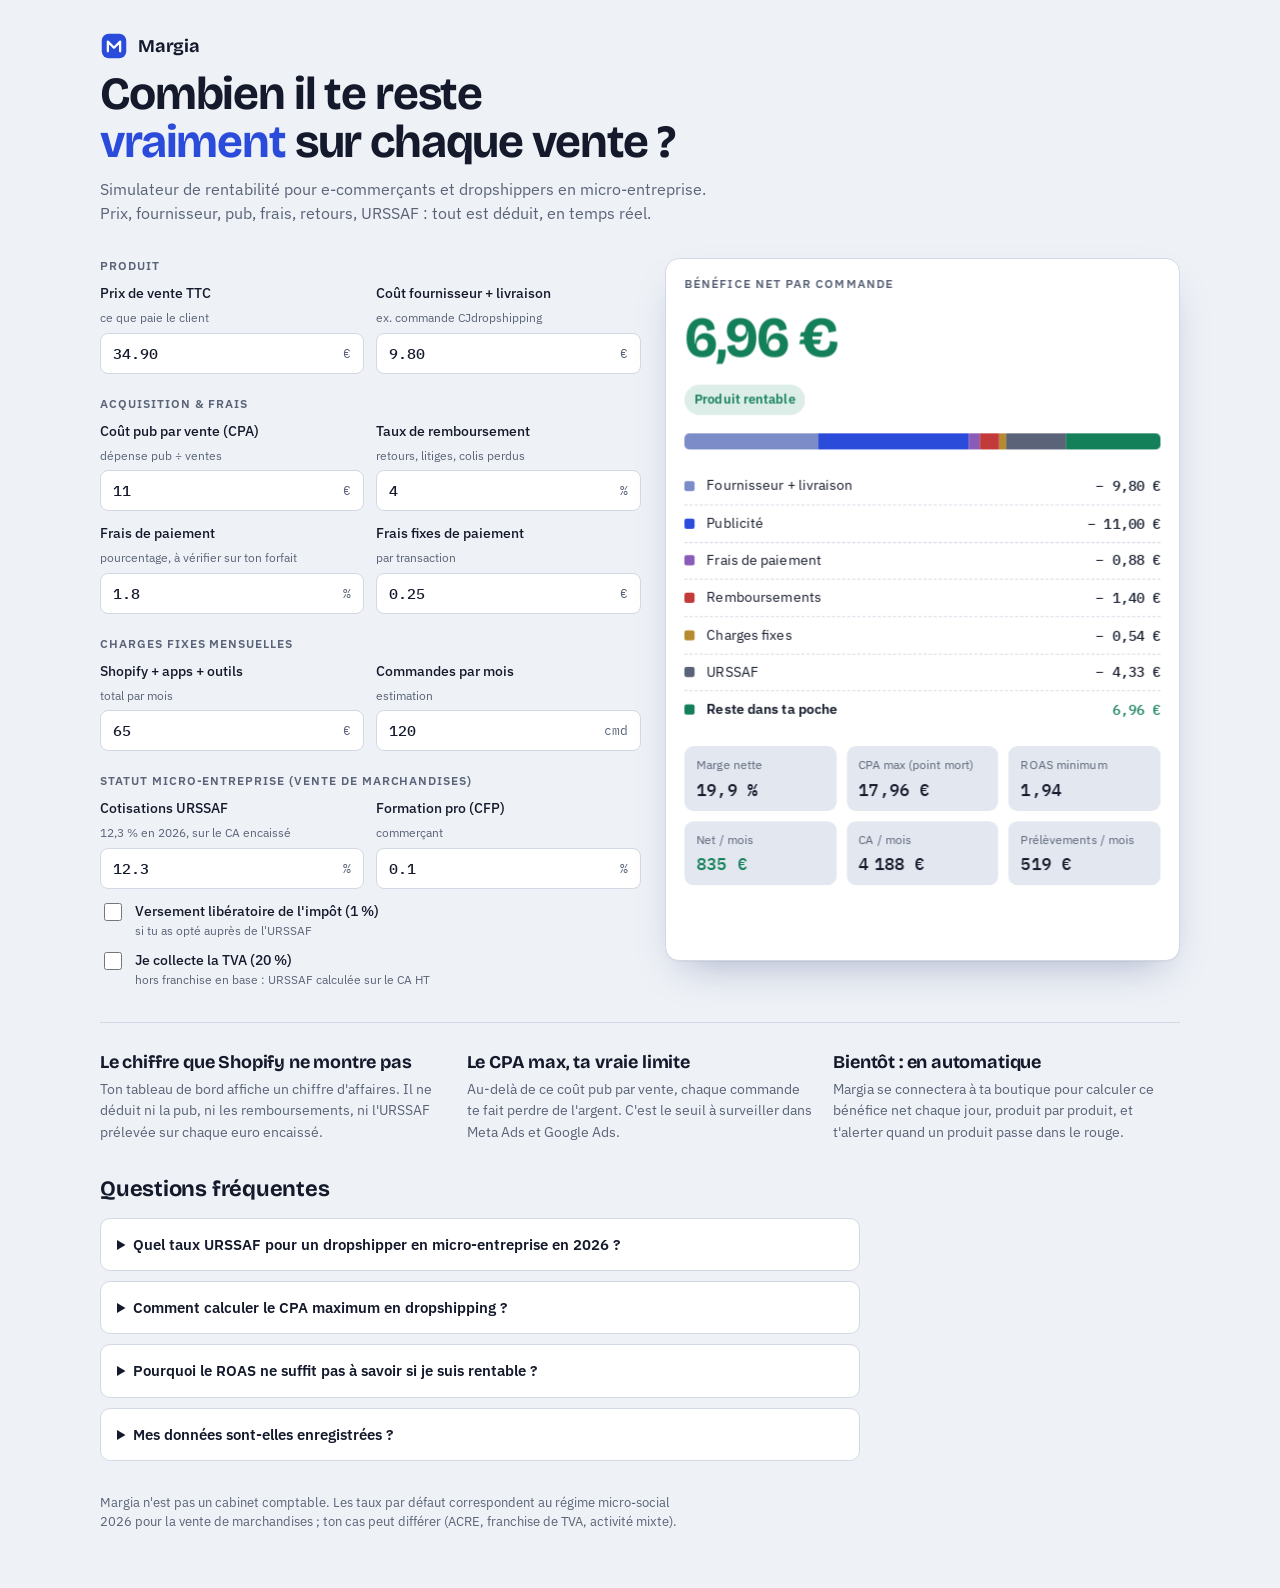
==== index.html @ d26786ce "Margia v1 : simulateur de rentabilité micro-entreprise Co-Authored-By: Claude Opus 5.5 <noreply@anth" ====
<!doctype html>
<html lang="fr">
<head>
<meta charset="utf-8">
<meta name="viewport" content="width=device-width, initial-scale=1, viewport-fit=cover">
<title>Calcul de rentabilité dropshipping en micro-entreprise | Margia</title>
<meta name="description" content="Simulateur gratuit : calcule ton bénéfice net réel par vente après pub, frais Shopify, retours, URSSAF 2026 et TVA. Pour e-commerçants et dropshippers en micro-entreprise.">
<link rel="canonical" href="https://margia.vercel.app/">
<link rel="icon" href="/favicon.svg" type="image/svg+xml">
<meta property="og:type" content="website">
<meta property="og:title" content="Combien il te reste vraiment sur chaque vente ?">
<meta property="og:description" content="Simulateur gratuit de bénéfice net pour e-commerçants en micro-entreprise : pub, frais, retours, URSSAF et TVA déduits.">
<meta property="og:url" content="https://margia.vercel.app/">
<meta property="og:locale" content="fr_FR">
<meta name="theme-color" content="#2b4cdb">
<link rel="preconnect" href="https://fonts.googleapis.com">
<link rel="preconnect" href="https://fonts.gstatic.com" crossorigin>
<link rel="stylesheet" href="https://fonts.googleapis.com/css2?family=Bricolage+Grotesque:opsz,wght@12..96,500;12..96,700&family=IBM+Plex+Sans:wght@400;500;600&family=IBM+Plex+Mono:wght@400;500&display=swap">
<script type="application/ld+json">{"@context":"https://schema.org","@type":"WebApplication","name":"Margia","url":"https://margia.vercel.app/","applicationCategory":"BusinessApplication","operatingSystem":"Web","inLanguage":"fr-FR","offers":{"@type":"Offer","price":"0","priceCurrency":"EUR"},"description":"Simulateur de bénéfice net par vente pour e-commerçants en micro-entreprise."}</script>
<script type="application/ld+json">{"@context":"https://schema.org","@type":"FAQPage","mainEntity":[
{"@type":"Question","name":"Quel taux URSSAF pour un dropshipper en micro-entreprise en 2026 ?","acceptedAnswer":{"@type":"Answer","text":"Le dropshipping relève de la vente de marchandises : 12,3 % de cotisations sociales sur le chiffre d'affaires encaissé, plus 0,1 % de contribution à la formation professionnelle, et 1 % si tu as opté pour le versement libératoire de l'impôt."}},
{"@type":"Question","name":"Comment calculer le CPA maximum en dropshipping ?","acceptedAnswer":{"@type":"Answer","text":"Le CPA maximum est le coût publicitaire par vente au-delà duquel tu perds de l'argent. Il se calcule en retirant du prix de vente tous les autres coûts : fournisseur, frais de paiement, remboursements, charges fixes, URSSAF et TVA éventuelle."}},
{"@type":"Question","name":"Pourquoi le ROAS ne suffit pas à savoir si je suis rentable ?","acceptedAnswer":{"@type":"Answer","text":"Le ROAS compare ton chiffre d'affaires à ta dépense pub, mais ignore le coût produit, les frais et les prélèvements sociaux. Un ROAS de 2 peut être rentable sur un produit et déficitaire sur un autre."}}]}</script>
<style>
/* Layout: outil en deux colonnes (saisie | ticket de résultat en relief), empilé sur mobile */
:root{
  --bg:#eef1f6; --surface:#ffffff; --sunk:#e3e8f0; --fg:#141a2b; --muted:#5a6377; --line:#d3d9e4;
  --accent:#2b4cdb; --accent-soft:#dfe5fb; --pos:#14805a; --neg:#c23a3a; --warn:#a86a00;
  --c1:#2b4cdb; --c2:#7b8cc9; --c3:#b68a2e; --c4:#8a5bb8; --c5:#c23a3a; --c6:#14805a;
  --shadow:0 1px 0 rgba(20,26,43,.04),0 18px 40px -18px rgba(20,40,110,.35);
  --display:"Bricolage Grotesque",ui-sans-serif,system-ui,sans-serif;
  --body:"IBM Plex Sans",ui-sans-serif,system-ui,sans-serif;
  --mono:"IBM Plex Mono",ui-monospace,Menlo,monospace;
}
@media (prefers-color-scheme:dark){:root:not([data-theme="light"]){
  --bg:#0d111c; --surface:#151b2b; --sunk:#1c2438; --fg:#e7ebf4; --muted:#9aa3b8; --line:#2a3349;
  --accent:#8199ff; --accent-soft:#1f2a52; --pos:#4fc897; --neg:#f07a7a; --warn:#e3a640;
  --c1:#8199ff; --c2:#5d6aa0; --c3:#d3a646; --c4:#b38be0; --c5:#f07a7a; --c6:#4fc897;
  --shadow:0 1px 0 rgba(255,255,255,.03),0 24px 50px -20px rgba(0,0,0,.7); color-scheme:dark}}
:root[data-theme="dark"]{
  --bg:#0d111c; --surface:#151b2b; --sunk:#1c2438; --fg:#e7ebf4; --muted:#9aa3b8; --line:#2a3349;
  --accent:#8199ff; --accent-soft:#1f2a52; --pos:#4fc897; --neg:#f07a7a; --warn:#e3a640;
  --c1:#8199ff; --c2:#5d6aa0; --c3:#d3a646; --c4:#b38be0; --c5:#f07a7a; --c6:#4fc897;
  --shadow:0 1px 0 rgba(255,255,255,.03),0 24px 50px -20px rgba(0,0,0,.7); color-scheme:dark}
*{box-sizing:border-box}
body{background:var(--bg);color:var(--fg);font:15px/1.55 var(--body);padding-inline:16px;padding-block:24px 48px}
.wrap{max-width:1080px;margin:0 auto;display:flex;flex-direction:column;gap:32px}
header{display:flex;flex-direction:column;gap:10px;max-width:68ch}
.brand{display:flex;align-items:center;gap:10px;font:700 18px var(--display);letter-spacing:-.01em}
.brand svg{width:28px;height:28px}
h1{font:700 clamp(28px,5vw,46px)/1.05 var(--display);letter-spacing:-.025em;margin:0;text-wrap:balance}
h1 em{font-style:normal;color:var(--accent)}
.lede{color:var(--muted);margin:0;font-size:16px}
.grid{display:grid;grid-template-columns:minmax(0,1.05fr) minmax(0,1fr);gap:24px;align-items:start}
@media (max-width:820px){.grid{grid-template-columns:1fr}}
form{display:flex;flex-direction:column;gap:22px}
fieldset{border:0;margin:0;padding:0;display:flex;flex-direction:column;gap:12px}
legend{font:600 12px var(--body);letter-spacing:.08em;text-transform:uppercase;color:var(--muted);margin-bottom:10px;padding:0}
.row{display:grid;grid-template-columns:repeat(2,minmax(0,1fr));gap:12px}
@media (max-width:440px){.row{grid-template-columns:1fr}}
label{display:flex;flex-direction:column;gap:5px;font-size:13.5px;font-weight:500}
label small{color:var(--muted);font-weight:400;font-size:12px}
.field{display:flex;align-items:center;background:var(--surface);border:1px solid var(--line);border-radius:8px;transition:border-color .15s,box-shadow .15s}
.field:focus-within{border-color:var(--accent);box-shadow:0 0 0 3px var(--accent-soft)}
.field input{flex:1;min-width:0;border:0;background:transparent;color:var(--fg);font:500 15px var(--mono);padding:10px 12px;outline:none;font-variant-numeric:tabular-nums}
.field span{padding-right:12px;color:var(--muted);font:13px var(--mono)}
.toggles{display:flex;flex-direction:column;gap:10px}
.tog{flex-direction:row;align-items:flex-start;gap:10px;font-weight:500;cursor:pointer}
.tog input{width:18px;height:18px;accent-color:var(--accent);margin-top:2px;flex:none}
.tog span{display:flex;flex-direction:column}
/* Ticket */
.stage{perspective:1200px;position:sticky;top:calc(env(safe-area-inset-top,0px) + 16px)}
@media (max-width:820px){.stage{position:static}}
.ticket{background:var(--surface);border:1px solid var(--line);border-radius:14px;box-shadow:var(--shadow);padding:22px;display:flex;flex-direction:column;gap:18px;transform-style:preserve-3d;transition:transform .25s ease-out;will-change:transform}
.ticket > *{transform:translateZ(18px)}
.kicker{font:600 12px var(--body);letter-spacing:.08em;text-transform:uppercase;color:var(--muted)}
.big{font:700 clamp(38px,7vw,56px)/1 var(--display);letter-spacing:-.03em;font-variant-numeric:tabular-nums}
.big.pos{color:var(--pos)} .big.neg{color:var(--neg)}
.verdict{display:inline-flex;align-items:center;gap:8px;font-size:13px;font-weight:600;padding:5px 10px;border-radius:999px;width:fit-content}
.verdict.pos{background:color-mix(in srgb,var(--pos) 14%,transparent);color:var(--pos)}
.verdict.warn{background:color-mix(in srgb,var(--warn) 16%,transparent);color:var(--warn)}
.verdict.neg{background:color-mix(in srgb,var(--neg) 14%,transparent);color:var(--neg)}
.bar{display:flex;height:16px;border-radius:5px;overflow:hidden;background:var(--sunk)}
.bar i{display:block;height:100%;transition:width .3s}
.lines{display:flex;flex-direction:column;margin:0;padding:0;list-style:none;font-size:14px}
.lines li{display:grid;grid-template-columns:12px 1fr auto;gap:10px;align-items:center;padding:7px 0;border-bottom:1px dashed var(--line)}
.lines li:last-child{border-bottom:0;font-weight:600}
.lines b{font:500 14px var(--mono);font-variant-numeric:tabular-nums}
.sw{width:10px;height:10px;border-radius:2px}
.kpis{display:grid;grid-template-columns:repeat(3,minmax(0,1fr));gap:10px}
@media (max-width:440px){.kpis{grid-template-columns:1fr 1fr}}
.kpi{background:var(--sunk);border-radius:9px;padding:10px 12px;display:flex;flex-direction:column;gap:3px;min-width:0}
.kpi span{font-size:12px;color:var(--muted)}
.kpi b{font:500 17px var(--mono);font-variant-numeric:tabular-nums}
.note{font-size:12.5px;color:var(--muted);margin:0}
section.more{display:grid;grid-template-columns:repeat(3,minmax(0,1fr));gap:20px;border-top:1px solid var(--line);padding-top:28px}
@media (max-width:820px){section.more{grid-template-columns:1fr}}
section.more h2{font:700 18px var(--display);margin:0 0 6px;letter-spacing:-.01em}
section.more p{margin:0;color:var(--muted);font-size:14px;max-width:60ch}
footer{font-size:12.5px;color:var(--muted);max-width:75ch}
:focus-visible{outline:2px solid var(--accent);outline-offset:2px}
@media (prefers-reduced-motion:reduce){.ticket{transition:none}.bar i{transition:none}}

.faq{display:flex;flex-direction:column;gap:10px;max-width:760px}
.faq h2{font:700 22px var(--display);letter-spacing:-.01em;margin:0 0 6px}
.faq details{background:var(--surface);border:1px solid var(--line);border-radius:10px;padding:14px 16px}
.faq summary{cursor:pointer;font-weight:600}
.faq p{margin:10px 0 0;color:var(--muted);max-width:68ch}
</style>
</head>
<body>

<div class="wrap">
  <header>
    <div class="brand">
      <svg viewBox="0 0 32 32" aria-hidden="true"><rect x="2" y="2" width="28" height="28" rx="8" fill="var(--accent)"/><path d="M9 22V11l7 7 7-7v11" fill="none" stroke="var(--surface)" stroke-width="2.6" stroke-linecap="round" stroke-linejoin="round"/></svg>
      Margia
    </div>
    <h1>Combien il te reste <em>vraiment</em> sur chaque vente ?</h1>
    <p class="lede">Simulateur de rentabilité pour e-commerçants et dropshippers en micro-entreprise. Prix, fournisseur, pub, frais, retours, URSSAF : tout est déduit, en temps réel.</p>
  </header>

  <div class="grid">
    <form id="f" novalidate>
      <fieldset>
        <legend>Produit</legend>
        <div class="row">
          <label for="price">Prix de vente TTC<small>ce que paie le client</small>
            <div class="field"><input id="price" inputmode="decimal" value="34.90"><span>€</span></div></label>
          <label for="cogs">Coût fournisseur + livraison<small>ex. commande CJdropshipping</small>
            <div class="field"><input id="cogs" inputmode="decimal" value="9.80"><span>€</span></div></label>
        </div>
      </fieldset>
      <fieldset>
        <legend>Acquisition &amp; frais</legend>
        <div class="row">
          <label for="cpa">Coût pub par vente (CPA)<small>dépense pub ÷ ventes</small>
            <div class="field"><input id="cpa" inputmode="decimal" value="11"><span>€</span></div></label>
          <label for="refund">Taux de remboursement<small>retours, litiges, colis perdus</small>
            <div class="field"><input id="refund" inputmode="decimal" value="4"><span>%</span></div></label>
          <label for="payp">Frais de paiement<small>pourcentage, à vérifier sur ton forfait</small>
            <div class="field"><input id="payp" inputmode="decimal" value="1.8"><span>%</span></div></label>
          <label for="payf">Frais fixes de paiement<small>par transaction</small>
            <div class="field"><input id="payf" inputmode="decimal" value="0.25"><span>€</span></div></label>
        </div>
      </fieldset>
      <fieldset>
        <legend>Charges fixes mensuelles</legend>
        <div class="row">
          <label for="fixed">Shopify + apps + outils<small>total par mois</small>
            <div class="field"><input id="fixed" inputmode="decimal" value="65"><span>€</span></div></label>
          <label for="orders">Commandes par mois<small>estimation</small>
            <div class="field"><input id="orders" inputmode="decimal" value="120"><span>cmd</span></div></label>
        </div>
      </fieldset>
      <fieldset>
        <legend>Statut micro-entreprise (vente de marchandises)</legend>
        <div class="row">
          <label for="urssaf">Cotisations URSSAF<small>12,3 % en 2026, sur le CA encaissé</small>
            <div class="field"><input id="urssaf" inputmode="decimal" value="12.3"><span>%</span></div></label>
          <label for="cfp">Formation pro (CFP)<small>commerçant</small>
            <div class="field"><input id="cfp" inputmode="decimal" value="0.1"><span>%</span></div></label>
        </div>
        <div class="toggles">
          <label class="tog" for="vl"><input type="checkbox" id="vl"><span>Versement libératoire de l'impôt (1 %)<small>si tu as opté auprès de l'URSSAF</small></span></label>
          <label class="tog" for="tva"><input type="checkbox" id="tva"><span>Je collecte la TVA (20 %)<small>hors franchise en base : URSSAF calculée sur le CA HT</small></span></label>
        </div>
      </fieldset>
    </form>

    <div class="stage">
      <div class="ticket" id="ticket" aria-live="polite">
        <div class="kicker">Bénéfice net par commande</div>
        <div class="big" id="net">–</div>
        <div class="verdict" id="verdict">–</div>
        <div class="bar" id="bar" role="img" aria-label="Répartition du prix de vente"></div>
        <ul class="lines" id="lines"></ul>
        <div class="kpis">
          <div class="kpi"><span>Marge nette</span><b id="k1">–</b></div>
          <div class="kpi"><span>CPA max (point mort)</span><b id="k2">–</b></div>
          <div class="kpi"><span>ROAS minimum</span><b id="k3">–</b></div>
          <div class="kpi"><span>Net / mois</span><b id="k4">–</b></div>
          <div class="kpi"><span>CA / mois</span><b id="k5">–</b></div>
          <div class="kpi"><span>Prélèvements / mois</span><b id="k6">–</b></div>
        </div>
        <p class="note">Estimation indicative, hors impôt sur le revenu si tu n'as pas opté pour le versement libératoire. Vérifie tes taux sur autoentrepreneur.urssaf.fr.</p>
      </div>
    </div>
  </div>

  <section class="more" aria-label="Pourquoi ce calcul">
    <div><h2>Le chiffre que Shopify ne montre pas</h2><p>Ton tableau de bord affiche un chiffre d'affaires. Il ne déduit ni la pub, ni les remboursements, ni l'URSSAF prélevée sur chaque euro encaissé.</p></div>
    <div><h2>Le CPA max, ta vraie limite</h2><p>Au-delà de ce coût pub par vente, chaque commande te fait perdre de l'argent. C'est le seuil à surveiller dans Meta Ads et Google Ads.</p></div>
    <div><h2>Bientôt : en automatique</h2><p>Margia se connectera à ta boutique pour calculer ce bénéfice net chaque jour, produit par produit, et t'alerter quand un produit passe dans le rouge.</p></div>
  </section>


  <section class="faq" aria-labelledby="faq-t">
    <h2 id="faq-t">Questions fréquentes</h2>
    <details><summary>Quel taux URSSAF pour un dropshipper en micro-entreprise en 2026 ?</summary><p>Le dropshipping relève de la vente de marchandises : 12,3 % de cotisations sociales sur le chiffre d'affaires encaissé, plus 0,1 % de contribution à la formation professionnelle, et 1 % si tu as opté pour le versement libératoire de l'impôt.</p></details>
    <details><summary>Comment calculer le CPA maximum en dropshipping ?</summary><p>Le CPA maximum est le coût publicitaire par vente au-delà duquel tu perds de l'argent. Il se calcule en retirant du prix de vente tous les autres coûts : fournisseur, frais de paiement, remboursements, charges fixes, URSSAF et TVA éventuelle.</p></details>
    <details><summary>Pourquoi le ROAS ne suffit pas à savoir si je suis rentable ?</summary><p>Le ROAS compare ton chiffre d'affaires à ta dépense pub, mais ignore le coût produit, les frais et les prélèvements sociaux. Un ROAS de 2 peut être rentable sur un produit et déficitaire sur un autre. Le simulateur te donne ton ROAS minimum réel.</p></details>
    <details><summary>Mes données sont-elles enregistrées ?</summary><p>Non. Le calcul se fait entièrement dans ton navigateur, rien n'est envoyé ni stocké.</p></details>
  </section>

  <footer>Margia n'est pas un cabinet comptable. Les taux par défaut correspondent au régime micro-social 2026 pour la vente de marchandises ; ton cas peut différer (ACRE, franchise de TVA, activité mixte).</footer>
</div>

<script>
(function(){
  var ids=["price","cogs","cpa","refund","payp","payf","fixed","orders","urssaf","cfp"];
  var $=function(id){return document.getElementById(id)};
  function num(id){var v=parseFloat(String($(id).value).replace(",","."));return isFinite(v)&&v>=0?v:0}
  var eur=new Intl.NumberFormat("fr-FR",{style:"currency",currency:"EUR"});
  var eur0=new Intl.NumberFormat("fr-FR",{style:"currency",currency:"EUR",maximumFractionDigits:0});
  var pct=function(x){return (x*100).toLocaleString("fr-FR",{maximumFractionDigits:1})+" %"};

  function compute(i){
    var vatOn=i.tva, ht=vatOn?i.price/1.2:i.price, vat=i.price-ht;
    var social=ht*(i.urssaf+i.cfp+(i.vl?1:0))/100;
    var pay=i.price*i.payp/100+i.payf;
    var refund=(i.refund/100)*i.price;   // prix rendu au client, coûts déjà engagés
    var fixedPer=i.orders>0?i.fixed/i.orders:0;
    var costs=i.cogs+i.cpa+pay+refund+fixedPer+social+vat;
    var net=i.price-costs;
    var cpaMax=i.cpa+net;
    return {ht:ht,vat:vat,social:social,pay:pay,refund:refund,fixedPer:fixedPer,net:net,cpaMax:cpaMax,
      margin:i.price>0?net/i.price:0, roasMin:cpaMax>0?i.price/cpaMax:Infinity,
      month:net*i.orders, ca:i.price*i.orders, levies:(social+vat)*i.orders};
  }

  function render(){
    var i={};ids.forEach(function(k){i[k]=num(k)});i.vl=$("vl").checked;i.tva=$("tva").checked;
    var r=compute(i);
    var net=$("net");net.textContent=eur.format(r.net);net.className="big "+(r.net>=0?"pos":"neg");
    var v=$("verdict");
    if(r.net<0){v.className="verdict neg";v.textContent="Tu perds de l'argent à chaque vente"}
    else if(r.margin<0.10){v.className="verdict warn";v.textContent="Rentable, mais marge fragile"}
    else{v.className="verdict pos";v.textContent="Produit rentable"}
    var parts=[
      ["Fournisseur + livraison",i.cogs,"--c2"],["Publicité",i.cpa,"--c1"],["Frais de paiement",r.pay,"--c4"],
      ["Remboursements",r.refund,"--c5"],["Charges fixes",r.fixedPer,"--c3"],
      ["URSSAF"+(i.vl?" + impôt":""),r.social,"--muted"]];
    if(i.tva)parts.push(["TVA reversée",r.vat,"--line"]);
    var bar=$("bar"),lines=$("lines");bar.innerHTML="";lines.innerHTML="";
    var total=Math.max(i.price,parts.reduce(function(s,p){return s+p[1]},0)+Math.max(r.net,0))||1;
    parts.concat(r.net>0?[["Bénéfice net",r.net,"--c6"]]:[]).forEach(function(p){
      var el=document.createElement("i");el.style.width=(p[1]/total*100)+"%";el.style.background="var("+p[2]+")";el.title=p[0];bar.appendChild(el)});
    parts.forEach(function(p){
      var li=document.createElement("li");
      li.innerHTML='<span class="sw" style="background:var('+p[2]+')"></span><span></span><b></b>';
      li.children[1].textContent=p[0];li.children[2].textContent="− "+eur.format(p[1]);lines.appendChild(li)});
    var last=document.createElement("li");
    last.innerHTML='<span class="sw" style="background:var(--c6)"></span><span>Reste dans ta poche</span><b></b>';
    last.children[2].textContent=eur.format(r.net);last.children[2].style.color=r.net>=0?"var(--pos)":"var(--neg)";lines.appendChild(last);
    $("k1").textContent=pct(r.margin);
    $("k2").textContent=r.cpaMax>0?eur.format(r.cpaMax):"aucun";
    $("k3").textContent=isFinite(r.roasMin)?r.roasMin.toLocaleString("fr-FR",{maximumFractionDigits:2}):"—";
    $("k4").textContent=eur0.format(r.month);$("k4").style.color=r.month>=0?"var(--pos)":"var(--neg)";
    $("k5").textContent=eur0.format(r.ca);$("k6").textContent=eur0.format(r.levies);
  }
  $("f").addEventListener("input",render);$("f").addEventListener("submit",function(e){e.preventDefault()});
  render();

  var t=$("ticket"),reduce=window.matchMedia("(prefers-reduced-motion: reduce)").matches,fine=window.matchMedia("(pointer:fine)").matches;
  if(!reduce&&fine){
    t.addEventListener("pointermove",function(e){var b=t.getBoundingClientRect(),x=(e.clientX-b.left)/b.width-.5,y=(e.clientY-b.top)/b.height-.5;
      t.style.transform="rotateY("+(x*7)+"deg) rotateX("+(-y*7)+"deg)"});
    t.addEventListener("pointerleave",function(){t.style.transform=""});
  }
})();
</script>

</body>
</html>
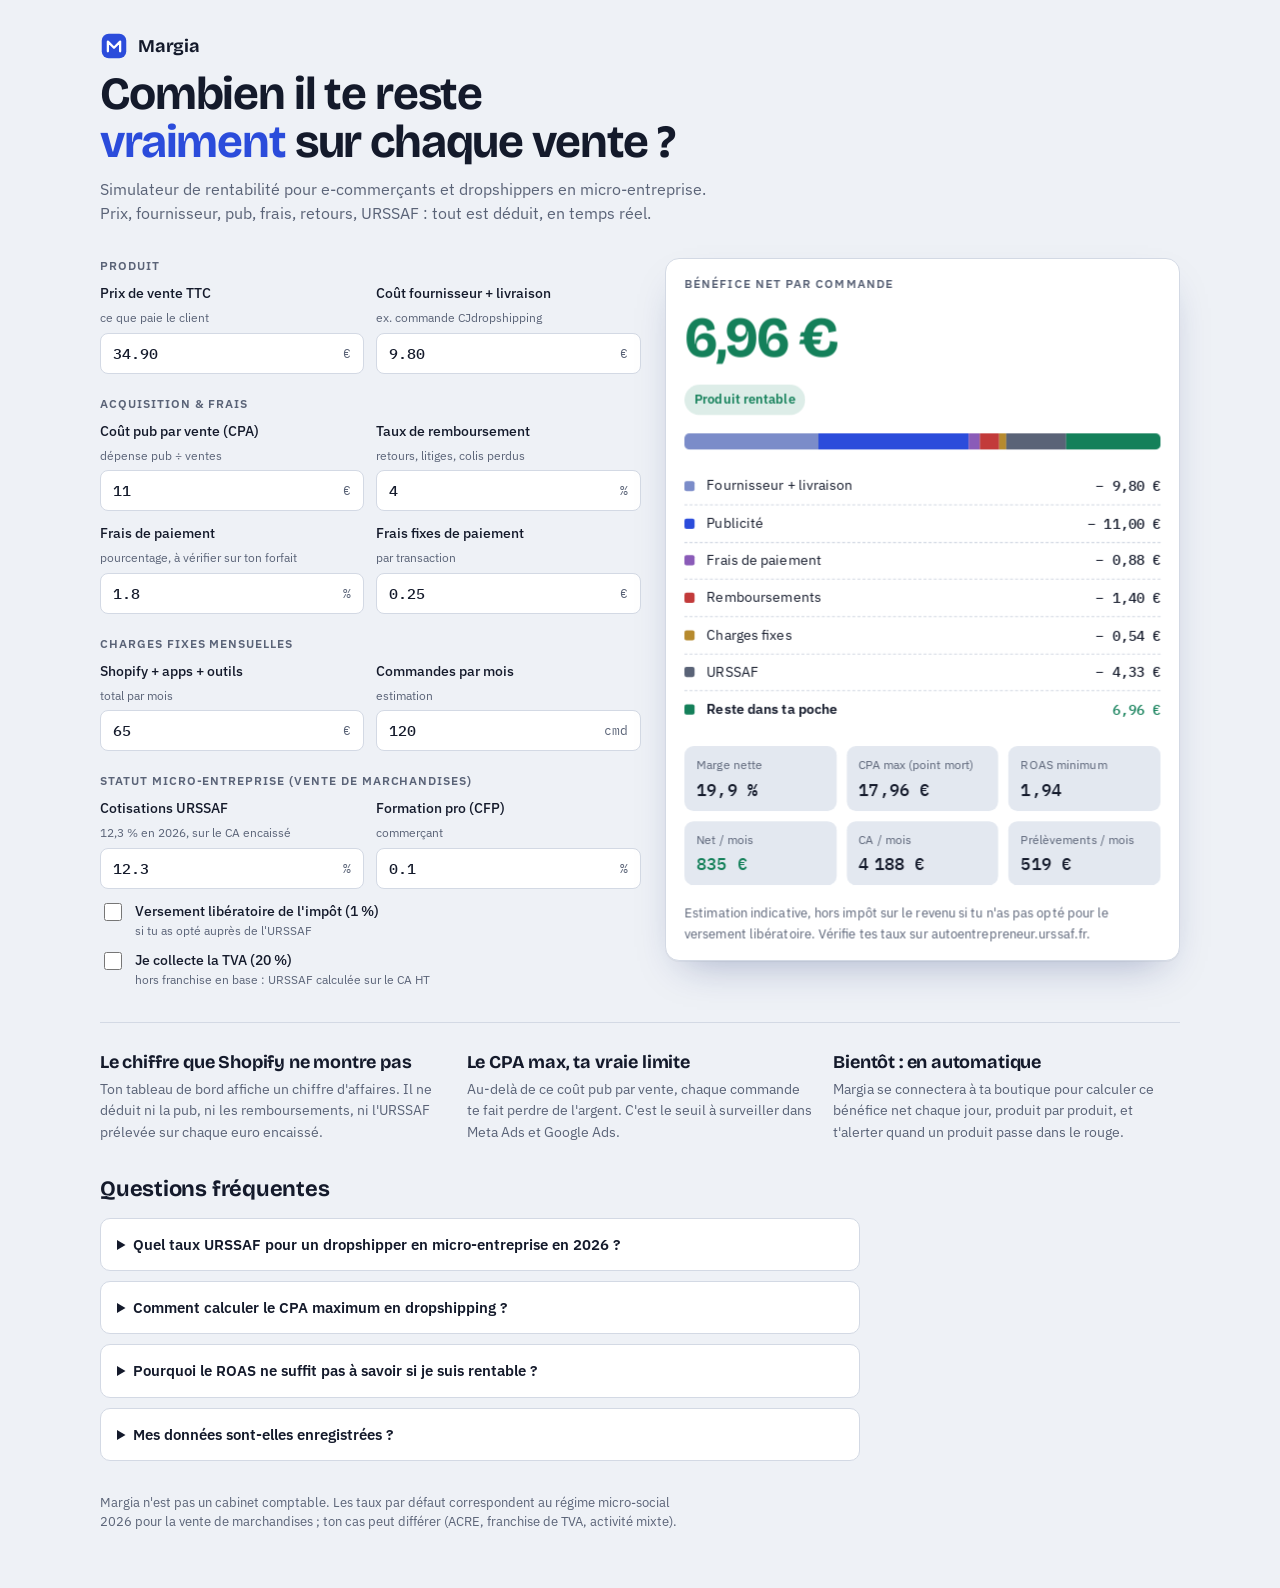
==== commit 15718893: "SEO : canonical et sitemap sur margia2.vercel.app Co-Authored-By: Claude Opus 5.5 <noreply@anthropic" ====
--- a/index.html
+++ b/index.html
@@ -5,18 +5,18 @@
 <meta name="viewport" content="width=device-width, initial-scale=1, viewport-fit=cover">
 <title>Calcul de rentabilité dropshipping en micro-entreprise | Margia</title>
 <meta name="description" content="Simulateur gratuit : calcule ton bénéfice net réel par vente après pub, frais Shopify, retours, URSSAF 2026 et TVA. Pour e-commerçants et dropshippers en micro-entreprise.">
-<link rel="canonical" href="https://margia.vercel.app/">
+<link rel="canonical" href="https://margia2.vercel.app/">
 <link rel="icon" href="/favicon.svg" type="image/svg+xml">
 <meta property="og:type" content="website">
 <meta property="og:title" content="Combien il te reste vraiment sur chaque vente ?">
 <meta property="og:description" content="Simulateur gratuit de bénéfice net pour e-commerçants en micro-entreprise : pub, frais, retours, URSSAF et TVA déduits.">
-<meta property="og:url" content="https://margia.vercel.app/">
+<meta property="og:url" content="https://margia2.vercel.app/">
 <meta property="og:locale" content="fr_FR">
 <meta name="theme-color" content="#2b4cdb">
 <link rel="preconnect" href="https://fonts.googleapis.com">
 <link rel="preconnect" href="https://fonts.gstatic.com" crossorigin>
 <link rel="stylesheet" href="https://fonts.googleapis.com/css2?family=Bricolage+Grotesque:opsz,wght@12..96,500;12..96,700&family=IBM+Plex+Sans:wght@400;500;600&family=IBM+Plex+Mono:wght@400;500&display=swap">
-<script type="application/ld+json">{"@context":"https://schema.org","@type":"WebApplication","name":"Margia","url":"https://margia.vercel.app/","applicationCategory":"BusinessApplication","operatingSystem":"Web","inLanguage":"fr-FR","offers":{"@type":"Offer","price":"0","priceCurrency":"EUR"},"description":"Simulateur de bénéfice net par vente pour e-commerçants en micro-entreprise."}</script>
+<script type="application/ld+json">{"@context":"https://schema.org","@type":"WebApplication","name":"Margia","url":"https://margia2.vercel.app/","applicationCategory":"BusinessApplication","operatingSystem":"Web","inLanguage":"fr-FR","offers":{"@type":"Offer","price":"0","priceCurrency":"EUR"},"description":"Simulateur de bénéfice net par vente pour e-commerçants en micro-entreprise."}</script>
 <script type="application/ld+json">{"@context":"https://schema.org","@type":"FAQPage","mainEntity":[
 {"@type":"Question","name":"Quel taux URSSAF pour un dropshipper en micro-entreprise en 2026 ?","acceptedAnswer":{"@type":"Answer","text":"Le dropshipping relève de la vente de marchandises : 12,3 % de cotisations sociales sur le chiffre d'affaires encaissé, plus 0,1 % de contribution à la formation professionnelle, et 1 % si tu as opté pour le versement libératoire de l'impôt."}},
 {"@type":"Question","name":"Comment calculer le CPA maximum en dropshipping ?","acceptedAnswer":{"@type":"Answer","text":"Le CPA maximum est le coût publicitaire par vente au-delà duquel tu perds de l'argent. Il se calcule en retirant du prix de vente tous les autres coûts : fournisseur, frais de paiement, remboursements, charges fixes, URSSAF et TVA éventuelle."}},
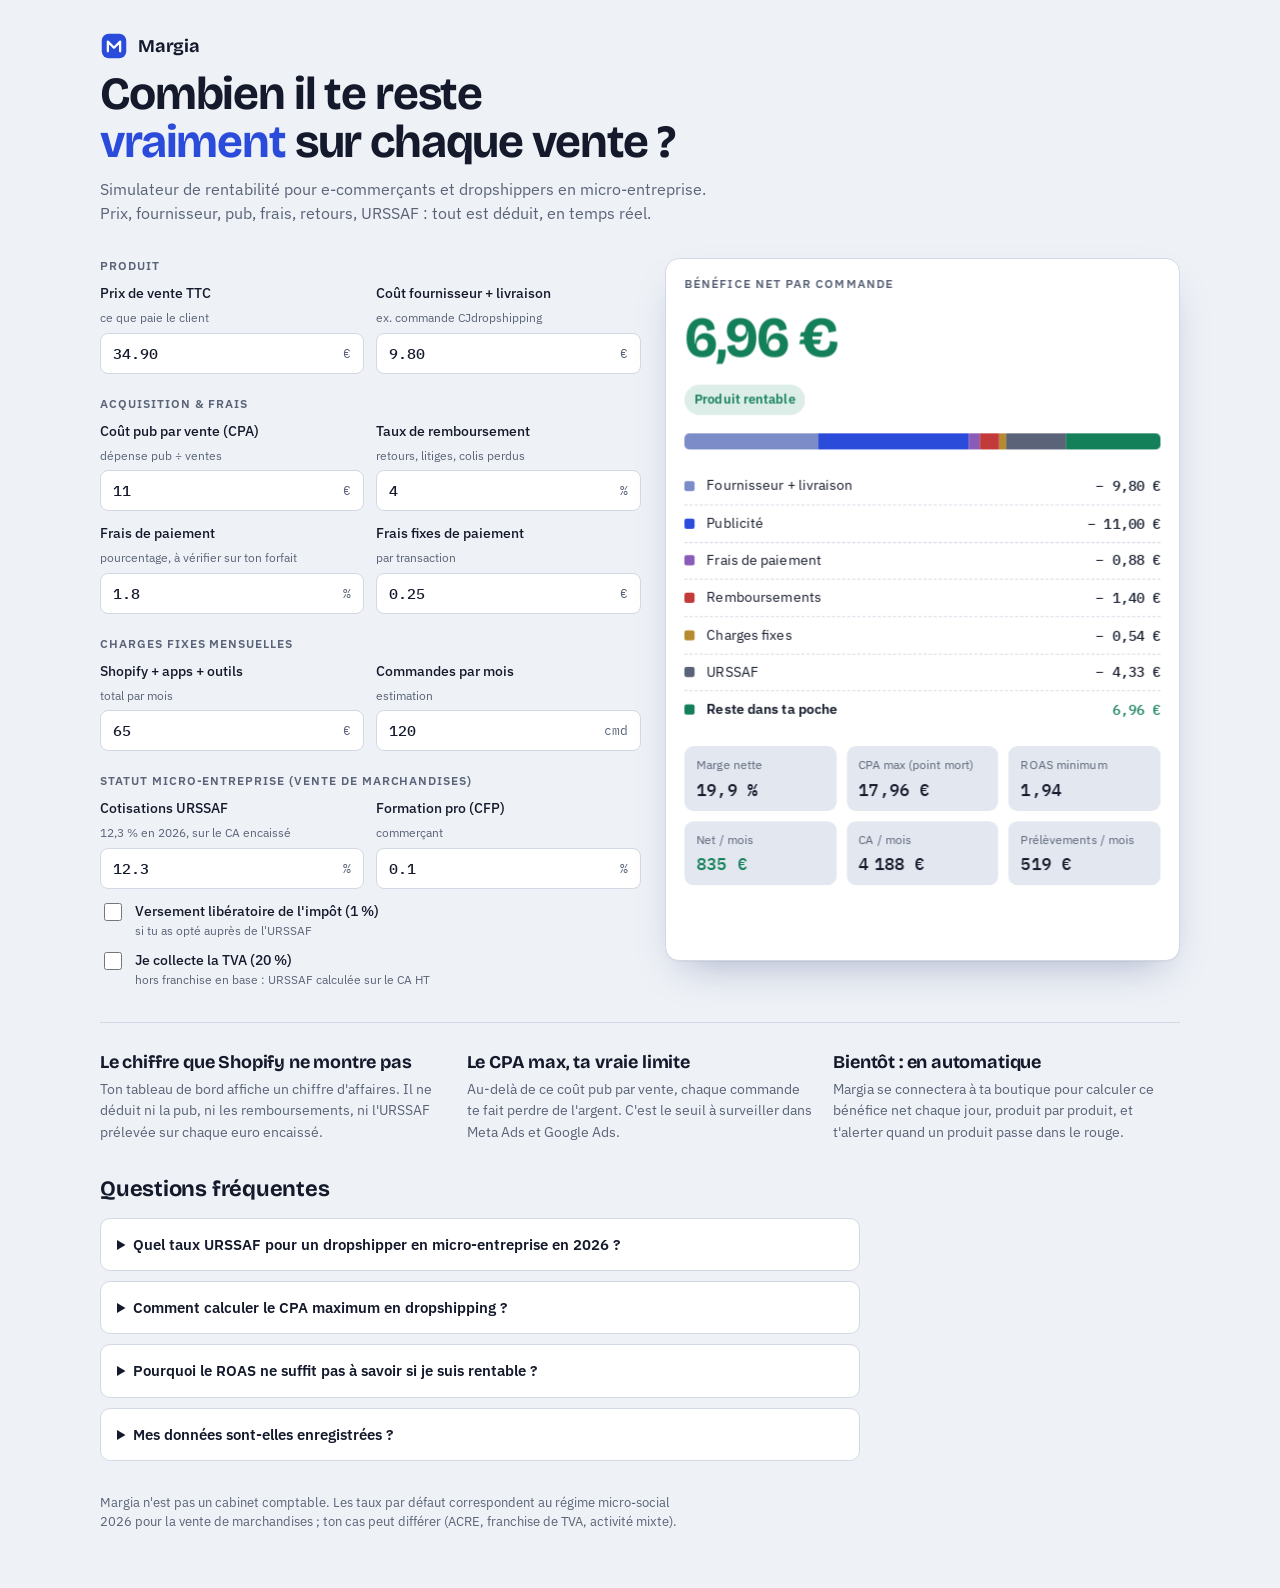
==== commit c8982c46: "Mobile : barre de résultat fixe en bas d'écran Co-Authored-By: Claude Opus 5.5 <noreply@anthropic.co" ====
--- a/index.html
+++ b/index.html
@@ -106,6 +106,17 @@
 .faq details{background:var(--surface);border:1px solid var(--line);border-radius:10px;padding:14px 16px}
 .faq summary{cursor:pointer;font-weight:600}
 .faq p{margin:10px 0 0;color:var(--muted);max-width:68ch}
+
+.mbar{display:none}
+@media (max-width:820px){
+ .mbar{display:flex;position:fixed;left:0;right:0;bottom:0;z-index:10;align-items:center;justify-content:space-between;gap:12px;
+  padding:12px 16px calc(12px + env(safe-area-inset-bottom,0px));background:var(--surface);border-top:1px solid var(--line);box-shadow:0 -10px 30px -12px rgba(0,0,0,.35)}
+ .mbar button{font:600 14px var(--body);color:var(--accent);background:var(--accent-soft);border:0;border-radius:8px;padding:9px 12px;cursor:pointer}
+ .mbar .v{display:flex;flex-direction:column;line-height:1.2}
+ .mbar small{color:var(--muted);font-size:12px}
+ .mbar b{font:700 22px var(--display);font-variant-numeric:tabular-nums}
+ body{padding-bottom:calc(96px + env(safe-area-inset-bottom,0px))}
+}
 </style>
 </head>
 <body>
@@ -206,6 +217,7 @@
   <footer>Margia n'est pas un cabinet comptable. Les taux par défaut correspondent au régime micro-social 2026 pour la vente de marchandises ; ton cas peut différer (ACRE, franchise de TVA, activité mixte).</footer>
 </div>
 
+<div class="mbar" id="mbar"><div class="v"><small>Bénéfice net / commande</small><b id="mnet">–</b></div><button type="button" id="mgo">Voir le détail</button></div>
 <script>
 (function(){
   var ids=["price","cogs","cpa","refund","payp","payf","fixed","orders","urssaf","cfp"];
@@ -232,7 +244,7 @@
   function render(){
     var i={};ids.forEach(function(k){i[k]=num(k)});i.vl=$("vl").checked;i.tva=$("tva").checked;
     var r=compute(i);
-    var net=$("net");net.textContent=eur.format(r.net);net.className="big "+(r.net>=0?"pos":"neg");
+    var net=$("net");net.textContent=eur.format(r.net);net.className="big "+(r.net>=0?"pos":"neg");var mn=$("mnet");mn.textContent=eur.format(r.net);mn.style.color=r.net>=0?"var(--pos)":"var(--neg)";
     var v=$("verdict");
     if(r.net<0){v.className="verdict neg";v.textContent="Tu perds de l'argent à chaque vente"}
     else if(r.margin<0.10){v.className="verdict warn";v.textContent="Rentable, mais marge fragile"}
@@ -261,6 +273,7 @@
   }
   $("f").addEventListener("input",render);$("f").addEventListener("submit",function(e){e.preventDefault()});
   render();
+  $("mgo").addEventListener("click",function(){$("ticket").scrollIntoView({behavior:"smooth",block:"start"})});
 
   var t=$("ticket"),reduce=window.matchMedia("(prefers-reduced-motion: reduce)").matches,fine=window.matchMedia("(pointer:fine)").matches;
   if(!reduce&&fine){
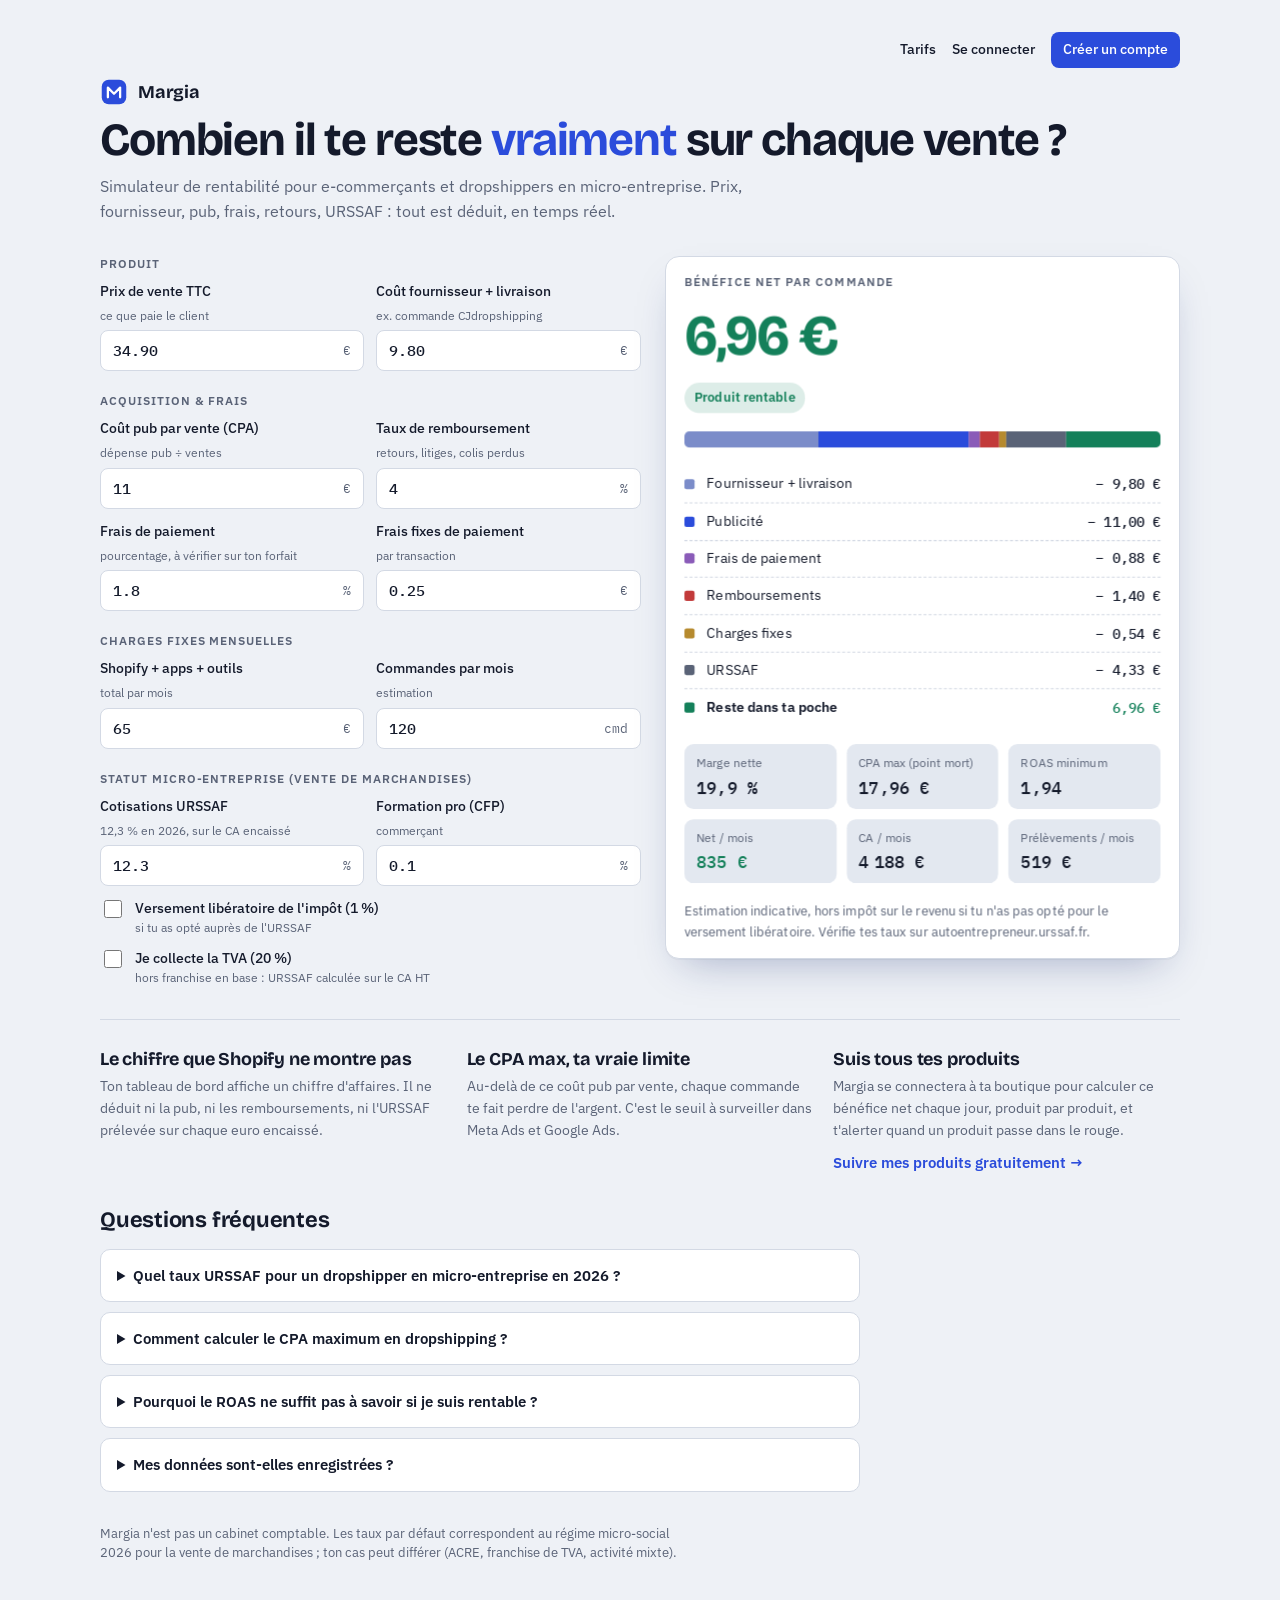
==== commit 425b186b: "Page Tarifs (Pro 7 €/mois, prix de lancement) et navigation vers les comptes Co-Authored-By: Claude " ====
--- a/index.html
+++ b/index.html
@@ -117,12 +117,20 @@
  .mbar b{font:700 22px var(--display);font-variant-numeric:tabular-nums}
  body{padding-bottom:calc(96px + env(safe-area-inset-bottom,0px))}
 }
+
+.topnav{display:flex;gap:16px;justify-content:flex-end;align-items:center;flex-wrap:wrap;font-size:14px}
+.topnav a{color:var(--fg);text-decoration:none;font-weight:500}
+.topnav a.pill{background:var(--accent);color:#fff;padding:7px 12px;border-radius:8px}
+header{max-width:none}
+header > :not(.topnav){max-width:68ch}
+.ctaline{display:inline-block;margin-top:10px;color:var(--accent);font-weight:600;text-decoration:none}
 </style>
 </head>
 <body>
 
 <div class="wrap">
   <header>
+    <nav class="topnav"><a href="/tarifs">Tarifs</a><a href="/connexion#connexion">Se connecter</a><a class="pill" href="/connexion">Créer un compte</a></nav>
     <div class="brand">
       <svg viewBox="0 0 32 32" aria-hidden="true"><rect x="2" y="2" width="28" height="28" rx="8" fill="var(--accent)"/><path d="M9 22V11l7 7 7-7v11" fill="none" stroke="var(--surface)" stroke-width="2.6" stroke-linecap="round" stroke-linejoin="round"/></svg>
       Margia
@@ -202,7 +210,7 @@
   <section class="more" aria-label="Pourquoi ce calcul">
     <div><h2>Le chiffre que Shopify ne montre pas</h2><p>Ton tableau de bord affiche un chiffre d'affaires. Il ne déduit ni la pub, ni les remboursements, ni l'URSSAF prélevée sur chaque euro encaissé.</p></div>
     <div><h2>Le CPA max, ta vraie limite</h2><p>Au-delà de ce coût pub par vente, chaque commande te fait perdre de l'argent. C'est le seuil à surveiller dans Meta Ads et Google Ads.</p></div>
-    <div><h2>Bientôt : en automatique</h2><p>Margia se connectera à ta boutique pour calculer ce bénéfice net chaque jour, produit par produit, et t'alerter quand un produit passe dans le rouge.</p></div>
+    <div><h2>Suis tous tes produits</h2><p>Margia se connectera à ta boutique pour calculer ce bénéfice net chaque jour, produit par produit, et t'alerter quand un produit passe dans le rouge.</p><a class="ctaline" href="/connexion">Suivre mes produits gratuitement →</a></div>
   </section>
 
 
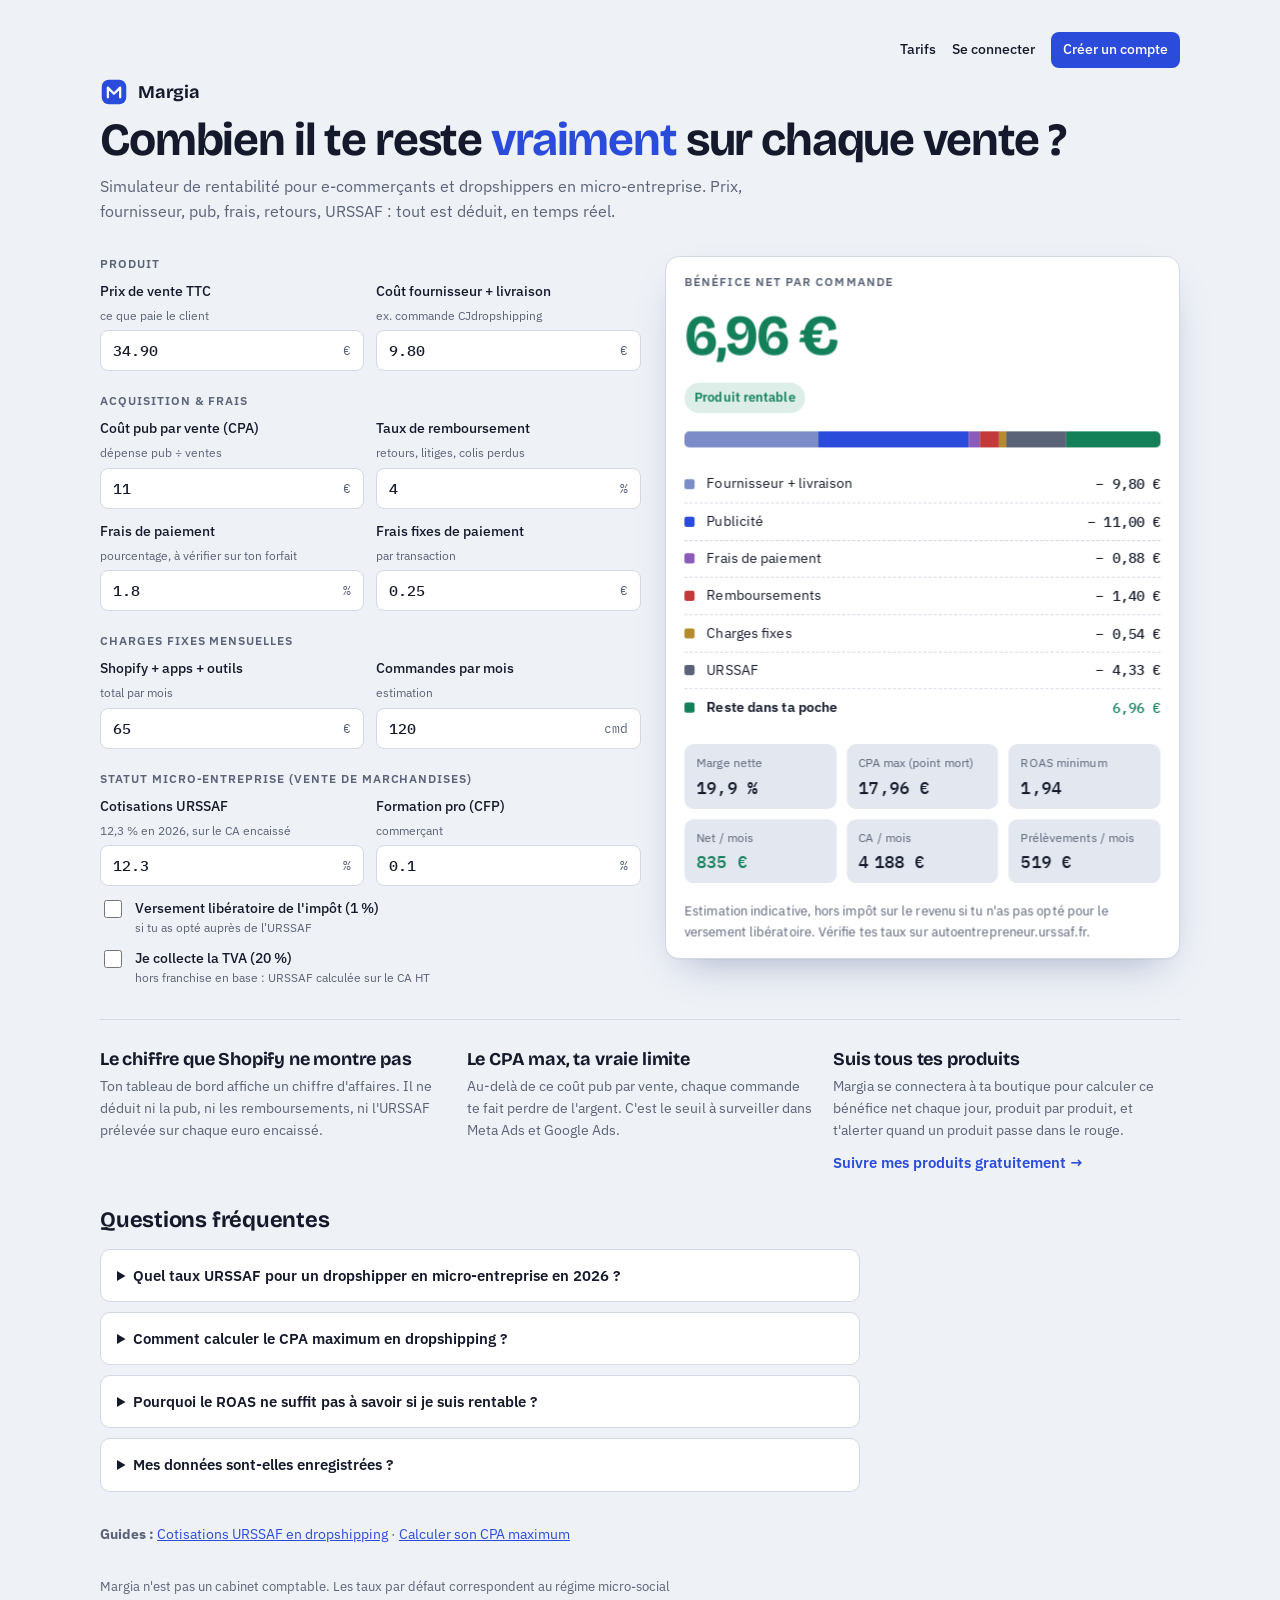
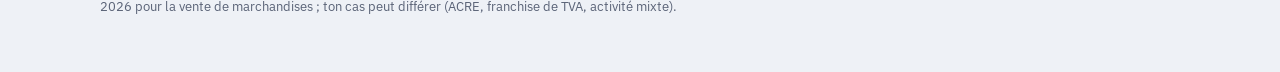
==== commit 29cdc042: "SEO : guides URSSAF dropshipping et CPA maximum Co-Authored-By: Claude Opus 5.5 <noreply@anthropic.c" ====
--- a/index.html
+++ b/index.html
@@ -22,6 +22,7 @@
 {"@type":"Question","name":"Comment calculer le CPA maximum en dropshipping ?","acceptedAnswer":{"@type":"Answer","text":"Le CPA maximum est le coût publicitaire par vente au-delà duquel tu perds de l'argent. Il se calcule en retirant du prix de vente tous les autres coûts : fournisseur, frais de paiement, remboursements, charges fixes, URSSAF et TVA éventuelle."}},
 {"@type":"Question","name":"Pourquoi le ROAS ne suffit pas à savoir si je suis rentable ?","acceptedAnswer":{"@type":"Answer","text":"Le ROAS compare ton chiffre d'affaires à ta dépense pub, mais ignore le coût produit, les frais et les prélèvements sociaux. Un ROAS de 2 peut être rentable sur un produit et déficitaire sur un autre."}}]}</script>
 <style>
+[hidden]{display:none!important}
 /* Layout: outil en deux colonnes (saisie | ticket de résultat en relief), empilé sur mobile */
 :root{
   --bg:#eef1f6; --surface:#ffffff; --sunk:#e3e8f0; --fg:#141a2b; --muted:#5a6377; --line:#d3d9e4;
@@ -124,6 +125,7 @@
 header{max-width:none}
 header > :not(.topnav){max-width:68ch}
 .ctaline{display:inline-block;margin-top:10px;color:var(--accent);font-weight:600;text-decoration:none}
+.guides{font-size:14px;color:var(--muted)}.guides a{color:var(--accent)}
 </style>
 </head>
 <body>
@@ -222,6 +224,7 @@
     <details><summary>Mes données sont-elles enregistrées ?</summary><p>Non. Le calcul se fait entièrement dans ton navigateur, rien n'est envoyé ni stocké.</p></details>
   </section>
 
+  <nav class="guides" aria-label="Guides"><strong>Guides :</strong> <a href="/cotisations-urssaf-dropshipping">Cotisations URSSAF en dropshipping</a> · <a href="/cpa-maximum-dropshipping">Calculer son CPA maximum</a></nav>
   <footer>Margia n'est pas un cabinet comptable. Les taux par défaut correspondent au régime micro-social 2026 pour la vente de marchandises ; ton cas peut différer (ACRE, franchise de TVA, activité mixte).</footer>
 </div>
 
